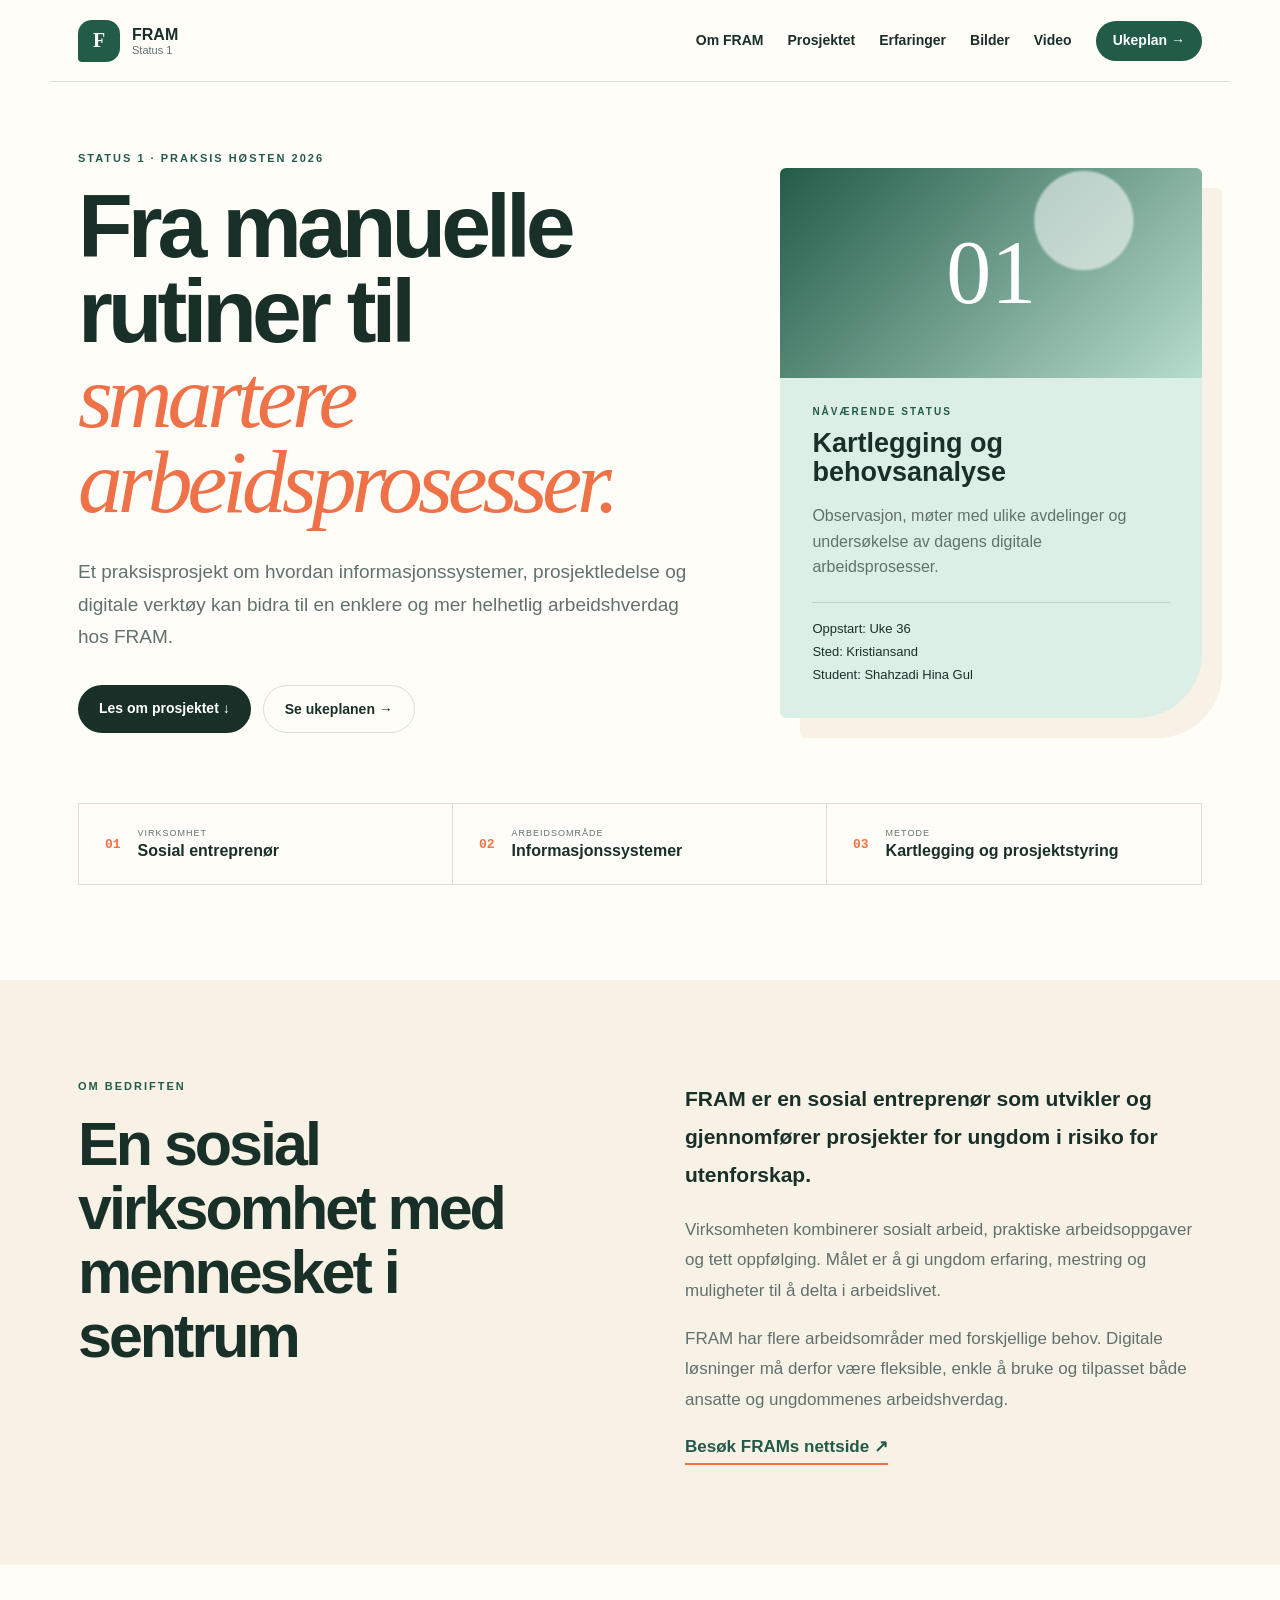
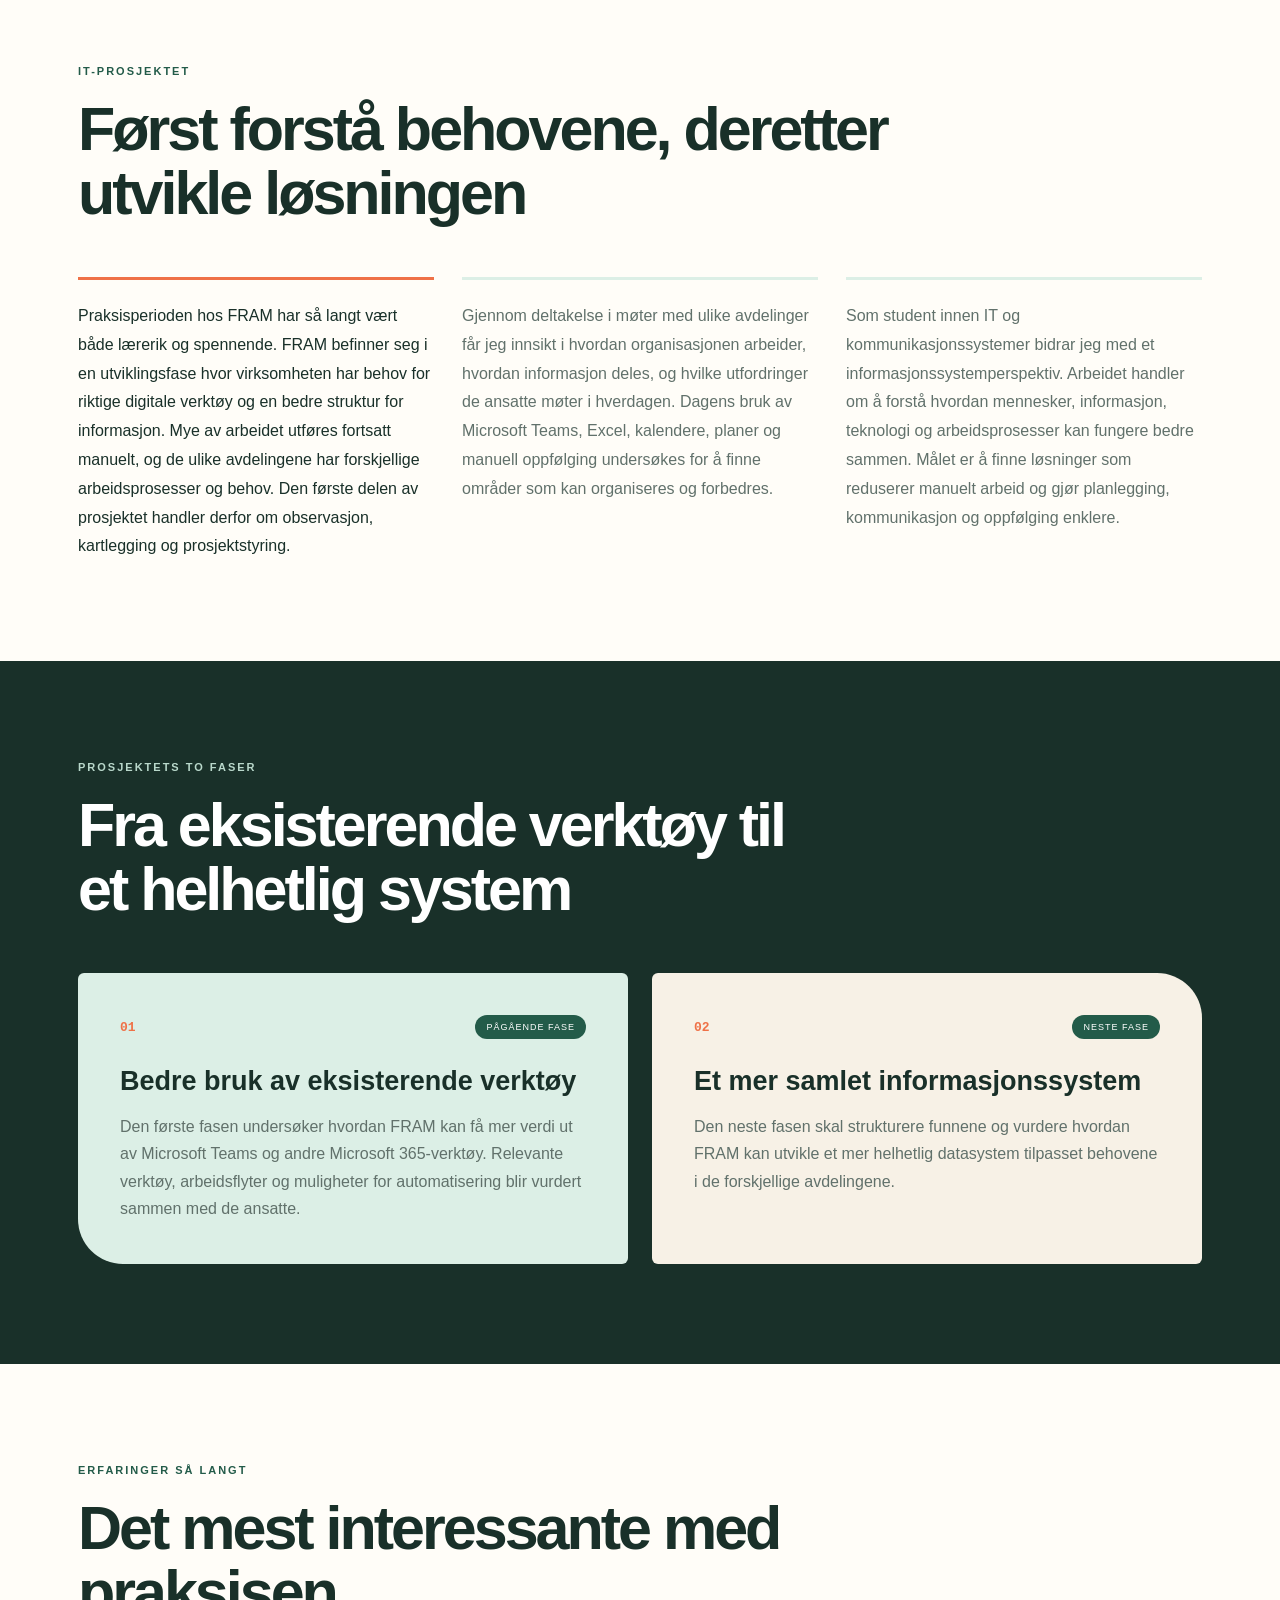
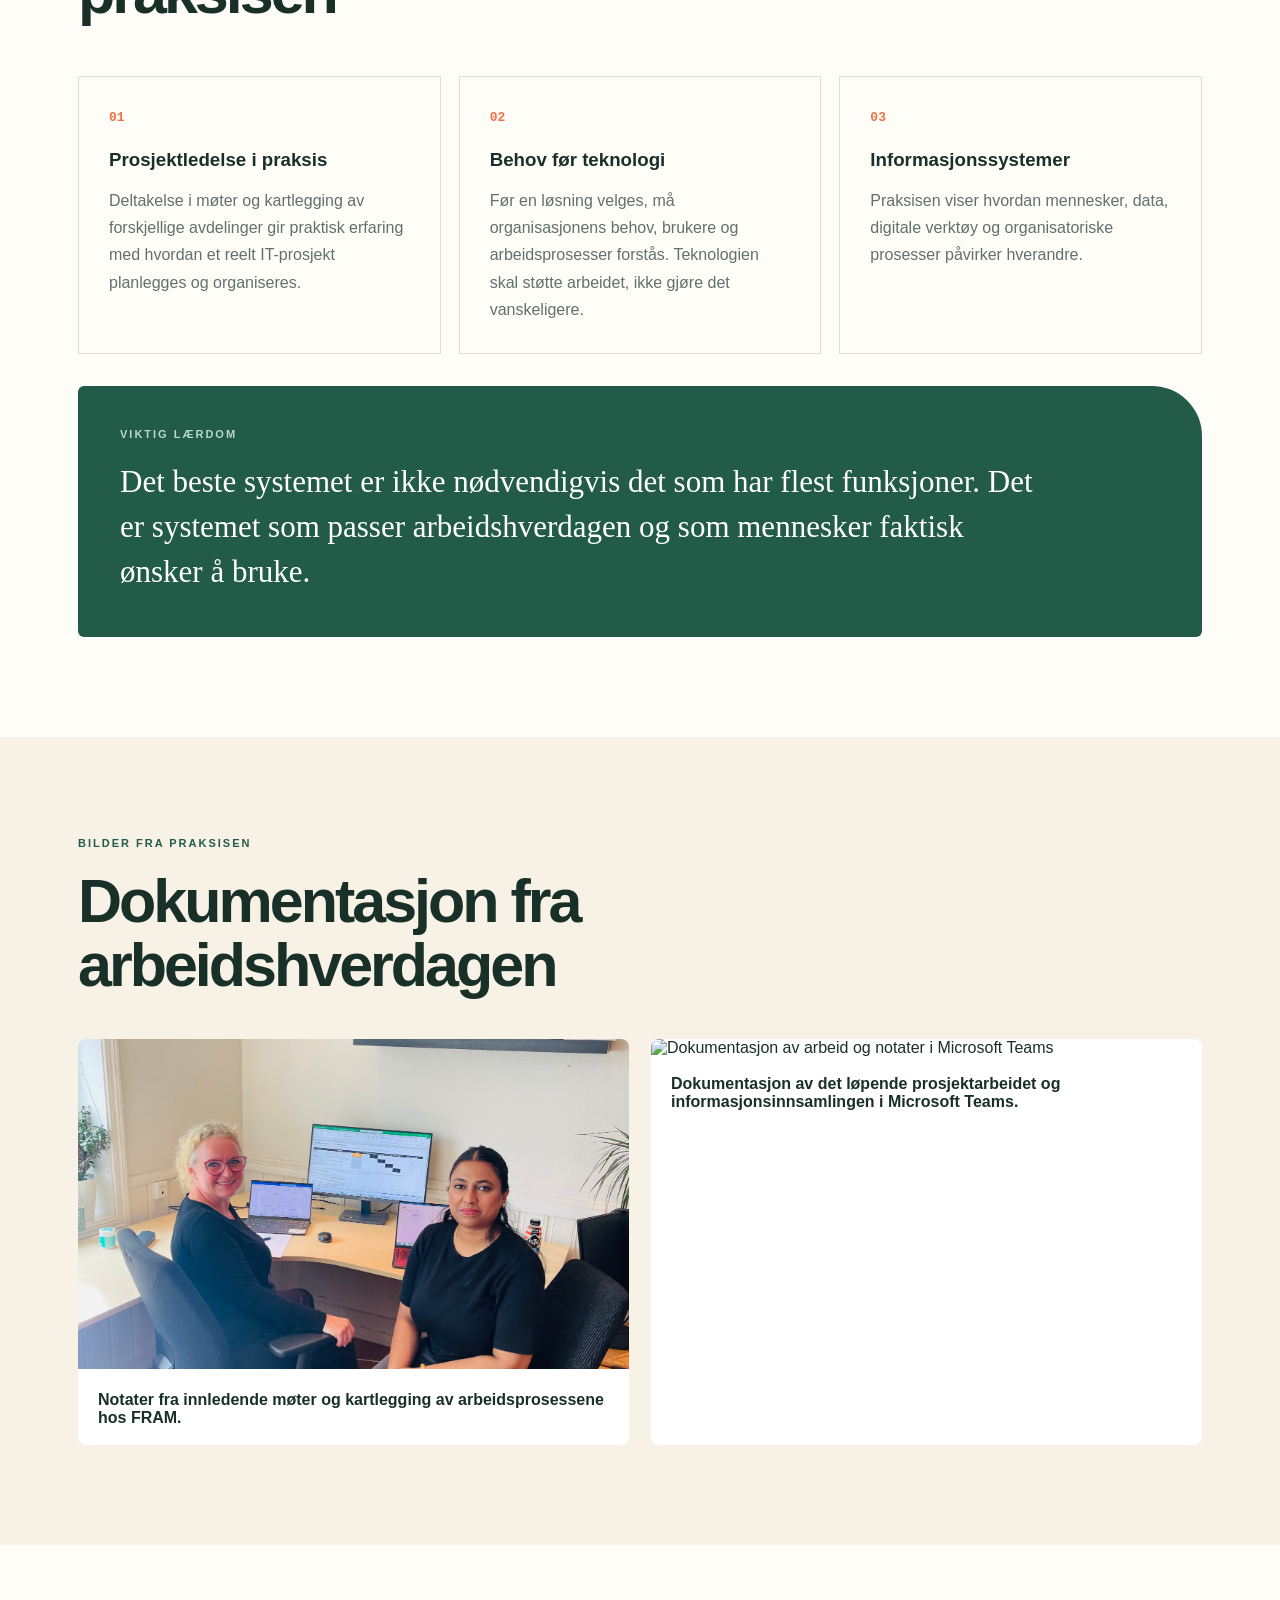
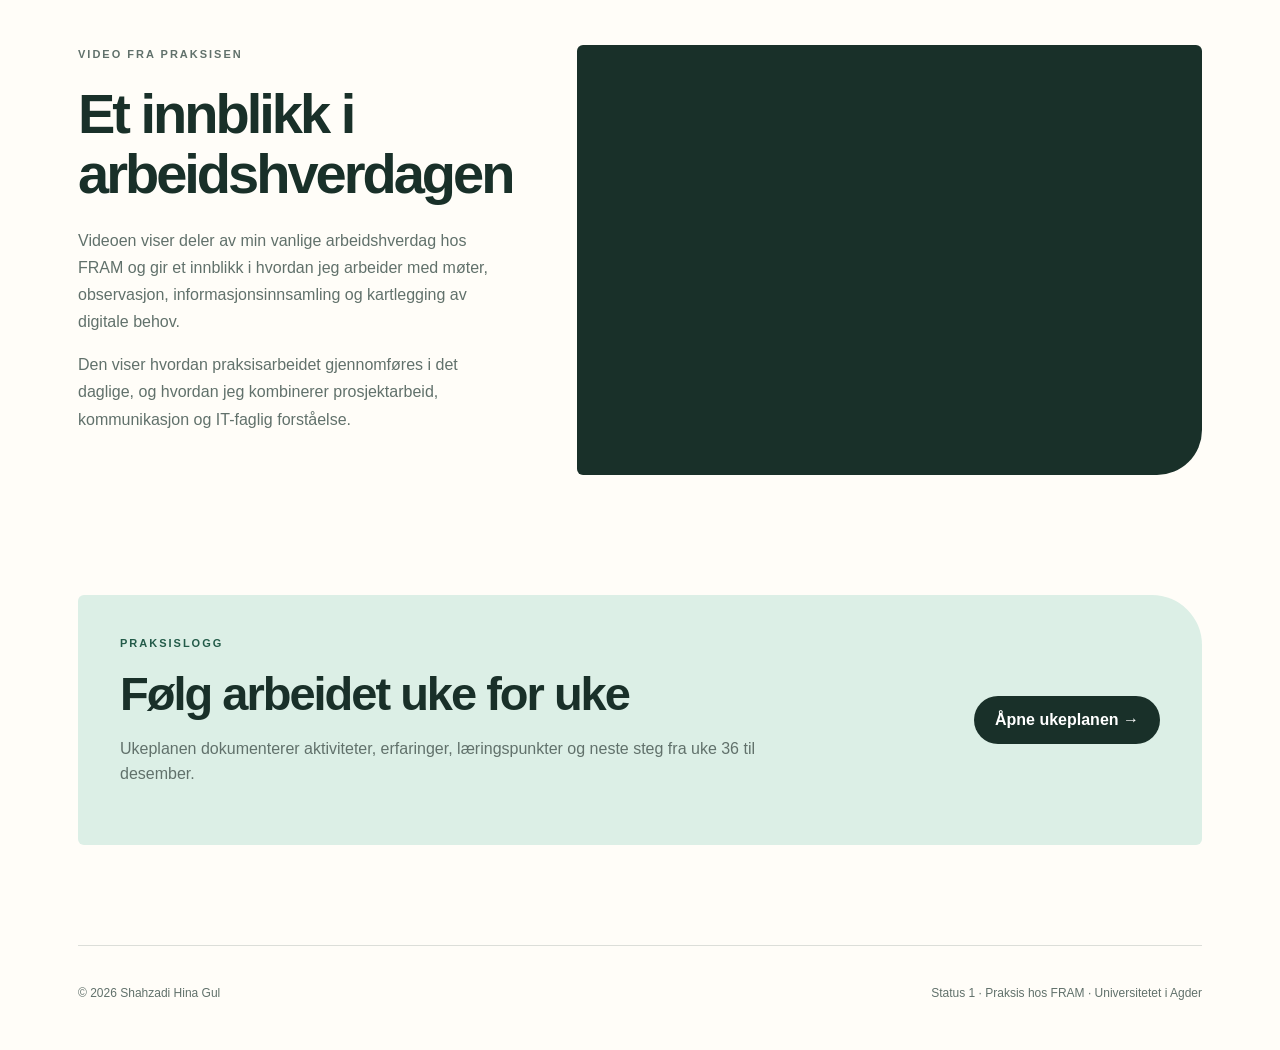
==== index.html @ c1caf3f0 "Created Status 1 website and weekly plan" ====
<!DOCTYPE html>
<html lang="no">
<head>
    <meta charset="UTF-8">

    <meta
        name="viewport"
        content="width=device-width, initial-scale=1.0"
    >

    <meta
        name="description"
        content="Status 1 fra praksisperioden hos FRAM."
    >

    <title>Status 1 | Praksis hos FRAM</title>

    <link rel="stylesheet" href="./style.css">
</head>

<body>

<header class="site-header">
    <a href="index.html" class="brand">
        <span class="brand-mark">F</span>

        <span class="brand-text">
            <strong>FRAM</strong>
            <small>Status 1</small>
        </span>
    </a>

    <nav class="navigation" aria-label="Hovedmeny">
        <a href="#om-fram">Om FRAM</a>
        <a href="#prosjektet">Prosjektet</a>
        <a href="#erfaringer">Erfaringer</a>
        <a href="#bilder">Bilder</a>
        <a href="#video">Video</a>

        <a href="weekly-plan.html" class="plan-link">
            Ukeplan →
        </a>
    </nav>
</header>

<main>

    <!-- Front page -->
    <section class="hero">

        <div class="hero-content">
            <p class="label">
                STATUS 1 · PRAKSIS HØSTEN 2026
            </p>

            <h1>
                Fra manuelle rutiner til
                <span>smartere arbeidsprosesser.</span>
            </h1>

            <p class="hero-text">
                Et praksisprosjekt om hvordan informasjonssystemer,
                prosjektledelse og digitale verktøy kan bidra til en
                enklere og mer helhetlig arbeidshverdag hos FRAM.
            </p>

            <div class="hero-actions">
                <a href="#prosjektet" class="button dark-button">
                    Les om prosjektet ↓
                </a>

                <a
                    href="weekly-plan.html"
                    class="button light-button"
                >
                    Se ukeplanen →
                </a>
            </div>
        </div>

        <aside class="status-card">

            <div class="status-decoration">
                <span>01</span>
            </div>

            <div class="status-content">
                <p class="status-label">
                    NÅVÆRENDE STATUS
                </p>

                <h2>
                    Kartlegging og behovsanalyse
                </h2>

                <p>
                    Observasjon, møter med ulike avdelinger og
                    undersøkelse av dagens digitale arbeidsprosesser.
                </p>

                <div class="status-details">
                    <span>Oppstart: Uke 36</span>
                    <span>Sted: Kristiansand</span>
                    <span>Student: Shahzadi Hina Gul</span>
                </div>
            </div>

        </aside>

    </section>

    <!-- Key facts -->
    <section class="facts" aria-label="Nøkkelinformasjon">

        <article>
            <span>01</span>

            <div>
                <small>VIRKSOMHET</small>
                <strong>Sosial entreprenør</strong>
            </div>
        </article>

        <article>
            <span>02</span>

            <div>
                <small>ARBEIDSOMRÅDE</small>
                <strong>Informasjonssystemer</strong>
            </div>
        </article>

        <article>
            <span>03</span>

            <div>
                <small>METODE</small>
                <strong>Kartlegging og prosjektstyring</strong>
            </div>
        </article>

    </section>

    <!-- About FRAM -->
    <section
        class="split-section about-section"
        id="om-fram"
    >

        <div class="section-heading">
            <p class="label">OM BEDRIFTEN</p>

            <h2>
                En sosial virksomhet med mennesket i sentrum
            </h2>
        </div>

        <div class="section-text">
            <p class="lead">
                FRAM er en sosial entreprenør som utvikler og
                gjennomfører prosjekter for ungdom i risiko for
                utenforskap.
            </p>

            <p>
                Virksomheten kombinerer sosialt arbeid, praktiske
                arbeidsoppgaver og tett oppfølging. Målet er å gi
                ungdom erfaring, mestring og muligheter til å delta i
                arbeidslivet.
            </p>

            <p>
                FRAM har flere arbeidsområder med forskjellige behov.
                Digitale løsninger må derfor være fleksible, enkle å
                bruke og tilpasset både ansatte og ungdommenes
                arbeidshverdag.
            </p>

            <a
                href="https://www.framkrs.no/"
                target="_blank"
                rel="noopener noreferrer"
                class="text-link"
            >
                Besøk FRAMs nettside ↗
            </a>
        </div>

    </section>

    <!-- IT project -->
    <section class="project-section" id="prosjektet">

        <div class="section-heading project-heading">
            <p class="label">IT-PROSJEKTET</p>

            <h2>
                Først forstå behovene, deretter utvikle løsningen
            </h2>
        </div>

        <div class="project-paragraphs">

            <p>
                Praksisperioden hos FRAM har så langt vært både lærerik
                og spennende. FRAM befinner seg i en utviklingsfase
                hvor virksomheten har behov for riktige digitale
                verktøy og en bedre struktur for informasjon. Mye av
                arbeidet utføres fortsatt manuelt, og de ulike
                avdelingene har forskjellige arbeidsprosesser og behov.
                Den første delen av prosjektet handler derfor om
                observasjon, kartlegging og prosjektstyring.
            </p>

            <p>
                Gjennom deltakelse i møter med ulike avdelinger får jeg
                innsikt i hvordan organisasjonen arbeider, hvordan
                informasjon deles, og hvilke utfordringer de ansatte
                møter i hverdagen. Dagens bruk av Microsoft Teams,
                Excel, kalendere, planer og manuell oppfølging
                undersøkes for å finne områder som kan organiseres og
                forbedres.
            </p>

            <p>
                Som student innen IT og kommunikasjonssystemer bidrar
                jeg med et informasjonssystemperspektiv. Arbeidet
                handler om å forstå hvordan mennesker, informasjon,
                teknologi og arbeidsprosesser kan fungere bedre sammen.
                Målet er å finne løsninger som reduserer manuelt arbeid
                og gjør planlegging, kommunikasjon og oppfølging
                enklere.
            </p>

        </div>

    </section>

    <!-- Project phases -->
    <section class="phases-section">

        <div class="section-heading phase-heading">
            <p class="label light-label">
                PROSJEKTETS TO FASER
            </p>

            <h2>
                Fra eksisterende verktøy til et helhetlig system
            </h2>
        </div>

        <div class="phase-grid">

            <article class="phase-card current-phase">
                <div class="phase-top">
                    <span>01</span>
                    <small>PÅGÅENDE FASE</small>
                </div>

                <h3>
                    Bedre bruk av eksisterende verktøy
                </h3>

                <p>
                    Den første fasen undersøker hvordan FRAM kan få mer
                    verdi ut av Microsoft Teams og andre Microsoft
                    365-verktøy. Relevante verktøy, arbeidsflyter og
                    muligheter for automatisering blir vurdert sammen
                    med de ansatte.
                </p>
            </article>

            <article class="phase-card next-phase">
                <div class="phase-top">
                    <span>02</span>
                    <small>NESTE FASE</small>
                </div>

                <h3>
                    Et mer samlet informasjonssystem
                </h3>

                <p>
                    Den neste fasen skal strukturere funnene og vurdere
                    hvordan FRAM kan utvikle et mer helhetlig
                    datasystem tilpasset behovene i de forskjellige
                    avdelingene.
                </p>
            </article>

        </div>

    </section>

    <!-- Experiences -->
    <section class="experience-section" id="erfaringer">

        <div class="section-heading experience-heading">
            <p class="label">ERFARINGER SÅ LANGT</p>

            <h2>
                Det mest interessante med praksisen
            </h2>
        </div>

        <div class="experience-grid">

            <article>
                <span class="experience-number">01</span>

                <h3>Prosjektledelse i praksis</h3>

                <p>
                    Deltakelse i møter og kartlegging av forskjellige
                    avdelinger gir praktisk erfaring med hvordan et
                    reelt IT-prosjekt planlegges og organiseres.
                </p>
            </article>

            <article>
                <span class="experience-number">02</span>

                <h3>Behov før teknologi</h3>

                <p>
                    Før en løsning velges, må organisasjonens behov,
                    brukere og arbeidsprosesser forstås. Teknologien
                    skal støtte arbeidet, ikke gjøre det vanskeligere.
                </p>
            </article>

            <article>
                <span class="experience-number">03</span>

                <h3>Informasjonssystemer</h3>

                <p>
                    Praksisen viser hvordan mennesker, data, digitale
                    verktøy og organisatoriske prosesser påvirker
                    hverandre.
                </p>
            </article>

        </div>

        <div class="reflection">
            <p class="label light-label">
                VIKTIG LÆRDOM
            </p>

            <blockquote>
                Det beste systemet er ikke nødvendigvis det som har
                flest funksjoner. Det er systemet som passer
                arbeidshverdagen og som mennesker faktisk ønsker å
                bruke.
            </blockquote>
        </div>

    </section>

    <!-- Photographs -->
    <section class="media-section" id="bilder">

        <div class="section-heading media-heading">
            <p class="label">BILDER FRA PRAKSISEN</p>

            <h2>
                Dokumentasjon fra arbeidshverdagen
            </h2>
        </div>

        <div class="photo-grid">

            <figure>
                <img
                    src="./images/fram-1-converted.jpg"
                    alt="Notater fra det innledende møtet og kartleggingen hos FRAM"
                >

                <figcaption>
                    Notater fra innledende møter og kartlegging av
                    arbeidsprosessene hos FRAM.
                </figcaption>
            </figure>

            <figure>
                <img
                    src="./images/fram-2.jpg"
                    alt="Dokumentasjon av arbeid og notater i Microsoft Teams"
                >

                <figcaption>
                    Dokumentasjon av det løpende prosjektarbeidet og
                    informasjonsinnsamlingen i Microsoft Teams.
                </figcaption>
            </figure>

        </div>

    </section>

    <!-- YouTube video -->
    <section class="video-section" id="video">

        <div class="video-information">
            <p class="label">VIDEO FRA PRAKSISEN</p>

            <h2>
                Et innblikk i arbeidshverdagen
            </h2>

            <p>
                Videoen viser deler av min vanlige arbeidshverdag hos
                FRAM og gir et innblikk i hvordan jeg arbeider med
                møter, observasjon, informasjonsinnsamling og
                kartlegging av digitale behov.
            </p>

            <p>
                Den viser hvordan praksisarbeidet gjennomføres i det
                daglige, og hvordan jeg kombinerer prosjektarbeid,
                kommunikasjon og IT-faglig forståelse.
            </p>
        </div>

        <div class="video-placeholder">
            <iframe
                src="https://www.youtube.com/embed/lbPqTGdRKX4"
                title="Min arbeidshverdag i praksis hos FRAM"
                allow="accelerometer; autoplay; clipboard-write; encrypted-media; gyroscope; picture-in-picture; web-share"
                referrerpolicy="strict-origin-when-cross-origin"
                allowfullscreen>
            </iframe>
        </div>

    </section>

    <!-- Weekly plan link -->
    <section class="weekly-banner">

        <div>
            <p class="label">PRAKSISLOGG</p>

            <h2>
                Følg arbeidet uke for uke
            </h2>

            <p>
                Ukeplanen dokumenterer aktiviteter, erfaringer,
                læringspunkter og neste steg fra uke 36 til desember.
            </p>
        </div>

        <a href="weekly-plan.html" class="weekly-button">
            Åpne ukeplanen →
        </a>

    </section>

</main>

<footer class="footer">
    <p>© 2026 Shahzadi Hina Gul</p>

    <p>
        Status 1 · Praksis hos FRAM · Universitetet i Agder
    </p>
</footer>

</body>
</html>
---- style.css ----
/*
  STYLE MAP
  1. General colours and page defaults
  2. Header and navigation: .site-header, .brand, .navigation
  3. Front page introduction: .hero, .status-card
  4. Company and project content: .split-section, .project-section
  5. Project phases and experiences: .phases-section, .experience-section
  6. Photographs: .media-section, .photo-grid
  7. Video: .video-section, .video-placeholder
  8. Weekly-plan link: .weekly-banner, .weekly-button
  9. Weekly-plan page: .weekly-hero, .month-section, .week-card
  10. Mobile and tablet layout: @media rules at the bottom
*/

/* 1. GENERAL COLOURS AND PAGE DEFAULTS */
:root {
    --ink: #193029;
    --green: #235b49;
    --soft-green: #dcefe6;
    --light-green: #f1f8f4;
    --orange: #ef7147;
    --yellow: #f2c866;
    --cream: #f7f1e6;
    --paper: #fffdf8;
    --grey: #61716b;
    --line: rgba(25, 48, 41, 0.15);
}

* {
    box-sizing: border-box;
}

html {
    scroll-behavior: smooth;
}

body {
    margin: 0;
    color: var(--ink);
    background-color: var(--paper);
    font-family: Arial, Helvetica, sans-serif;
}

h1,
h2,
h3 {
    margin-top: 0;
    color: var(--ink);
    font-weight: 750;
}

h2 {
    line-height: 1.08;
}

a {
    color: inherit;
    text-decoration: none;
}

.site-header {
    display: flex;
    align-items: center;
    justify-content: space-between;
    max-width: 1180px;
    min-height: 82px;
    margin: 0 auto;
    padding: 14px 28px;
    border-bottom: 1px solid var(--line);
}

.brand {
    display: flex;
    align-items: center;
    gap: 12px;
}

.brand-mark {
    display: grid;
    place-items: center;
    width: 42px;
    height: 42px;
    color: white;
    background-color: var(--green);
    border-radius: 14px 14px 14px 4px;
    font-family: Georgia, serif;
    font-size: 20px;
    font-weight: bold;
}

.brand-text {
    display: flex;
    flex-direction: column;
}

.brand-text small {
    color: var(--grey);
    font-size: 11px;
}

.navigation {
    display: flex;
    align-items: center;
    gap: 24px;
}

.navigation a {
    padding: 9px 0;
    font-size: 14px;
    font-weight: bold;
    border-bottom: 2px solid transparent;
}

.navigation a:hover {
    border-color: var(--orange);
}

.navigation .plan-link {
    padding: 11px 17px;
    color: white;
    background-color: var(--green);
    border-radius: 25px;
}

.label {
    margin: 0 0 20px;
    color: var(--green);
    font-size: 11px;
    font-weight: bold;
    letter-spacing: 2px;
}

.light-label {
    color: #b9d8cb;
}

.section-heading h2 {
    margin: 0;
    color: var(--ink);
    font-size: clamp(38px, 5vw, 61px);
    line-height: 1.05;
    letter-spacing: -3px;
}

.button {
    display: inline-block;
    padding: 15px 21px;
    border-radius: 30px;
    font-size: 14px;
    font-weight: bold;
    transition: 0.2s;
}

.button:hover {
    transform: translateY(-3px);
}

.dark-button {
    color: white;
    background-color: var(--ink);
}

.light-button {
    border: 1px solid var(--line);
}

.hero {
    display: grid;
    grid-template-columns: 1.2fr 0.8fr;
    align-items: center;
    gap: 70px;
    max-width: 1180px;
    min-height: 650px;
    margin: 0 auto;
    padding: 70px 28px;
}

.hero h1 {
    max-width: 750px;
    margin: 0;
    font-size: clamp(55px, 7vw, 90px);
    line-height: 0.95;
    letter-spacing: -5px;
}

.hero h1 span {
    display: block;
    color: var(--orange);
    font-family: Georgia, serif;
    font-style: italic;
    font-weight: normal;
}

.hero-text {
    max-width: 680px;
    margin: 32px 0;
    color: var(--grey);
    font-size: 19px;
    line-height: 1.7;
}

.hero-actions {
    display: flex;
    flex-wrap: wrap;
    gap: 12px;
}

.status-card {
    overflow: hidden;
    background-color: var(--soft-green);
    border-radius: 6px 6px 65px 6px;
    box-shadow: 20px 20px 0 var(--cream);
}

.status-decoration {
    display: flex;
    align-items: center;
    justify-content: center;
    min-height: 210px;
    background:
        radial-gradient(
            circle at 72% 25%,
            rgba(255, 255, 255, 0.55) 0 14%,
            transparent 15%
        ),
        linear-gradient(135deg, var(--green), #b8ddcc);
}

.status-decoration span {
    color: white;
    font-family: Georgia, serif;
    font-size: 90px;
}

.status-content {
    padding: 28px 32px 36px;
}

.status-label {
    margin: 0;
    color: var(--green);
    font-size: 10px;
    font-weight: bold;
    letter-spacing: 2px;
}

.status-content h2 {
    margin: 12px 0;
    font-size: 27px;
}

.status-content > p:not(.status-label) {
    color: var(--grey);
    line-height: 1.6;
}

.status-details {
    display: flex;
    flex-direction: column;
    gap: 8px;
    margin-top: 22px;
    padding-top: 18px;
    border-top: 1px solid var(--line);
    font-size: 13px;
}

.facts {
    display: grid;
    grid-template-columns: repeat(3, 1fr);
    max-width: 1124px;
    margin: 0 auto 95px;
    border: 1px solid var(--line);
}

.facts article {
    display: flex;
    align-items: center;
    gap: 17px;
    padding: 24px 26px;
    border-right: 1px solid var(--line);
}

.facts article:last-child {
    border-right: none;
}

.facts article > span {
    color: var(--orange);
    font-family: monospace;
    font-weight: bold;
}

.facts article div {
    display: flex;
    flex-direction: column;
    gap: 4px;
}

.facts small {
    color: var(--grey);
    font-size: 9px;
    letter-spacing: 1px;
}

.split-section {
    display: grid;
    grid-template-columns: 1fr 1fr;
    gap: 90px;
    padding: 100px max(28px, calc((100vw - 1124px) / 2));
}

.about-section {
    background-color: var(--cream);
}

.section-text {
    color: var(--grey);
    font-size: 17px;
    line-height: 1.8;
}

.section-text p {
    margin-top: 0;
}

.section-text .lead {
    color: var(--ink);
    font-size: 21px;
    font-weight: bold;
}

.text-link {
    display: inline-block;
    color: var(--green);
    font-weight: bold;
    border-bottom: 2px solid var(--orange);
}

.project-section,
.experience-section {
    max-width: 1180px;
    margin: 0 auto;
    padding: 100px 28px;
}

.project-heading,
.experience-heading {
    max-width: 840px;
    margin-bottom: 52px;
}

.project-paragraphs {
    display: grid;
    grid-template-columns: repeat(3, 1fr);
    gap: 28px;
}

.project-paragraphs p {
    margin: 0;
    padding-top: 22px;
    color: var(--grey);
    border-top: 3px solid var(--soft-green);
    line-height: 1.8;
}

.project-paragraphs p:first-child {
    color: var(--ink);
    border-color: var(--orange);
}

.phases-section {
    padding: 100px max(28px, calc((100vw - 1124px) / 2));
    color: white;
    background-color: var(--ink);
}

.phase-heading {
    max-width: 760px;
    margin-bottom: 52px;
}

.phases-section .phase-heading h2 {
    color: white;
}

.phase-grid {
    display: grid;
    grid-template-columns: 1fr 1fr;
    gap: 24px;
}

.phase-card {
    padding: 42px;
    color: var(--ink);
    border-radius: 6px;
}

.current-phase {
    background-color: var(--soft-green);
    border-radius: 6px 6px 6px 45px;
}

.next-phase {
    background-color: var(--cream);
    border-radius: 6px 45px 6px 6px;
}

.phase-top {
    display: flex;
    align-items: center;
    justify-content: space-between;
}

.phase-top span {
    color: var(--orange);
    font-family: monospace;
    font-weight: bold;
}

.phase-top small {
    padding: 7px 11px;
    color: white;
    background-color: var(--green);
    border-radius: 20px;
    font-size: 9px;
    letter-spacing: 1px;
}

.phase-card h3 {
    margin: 27px 0 16px;
    font-size: 27px;
}

.phase-card p {
    margin-bottom: 0;
    color: var(--grey);
    line-height: 1.7;
}

.experience-grid {
    display: grid;
    grid-template-columns: repeat(3, 1fr);
    gap: 18px;
}

.experience-grid article {
    padding: 30px;
    border: 1px solid var(--line);
}

.experience-number {
    color: var(--orange);
    font-family: monospace;
    font-weight: bold;
}

.experience-grid h3 {
    margin: 24px 0 12px;
}

.experience-grid p {
    margin-bottom: 0;
    color: var(--grey);
    line-height: 1.7;
}

.reflection {
    margin-top: 32px;
    padding: 42px;
    color: white;
    background-color: var(--green);
    border-radius: 6px 50px 6px 6px;
}

.reflection blockquote {
    max-width: 920px;
    margin: 0;
    font-family: Georgia, serif;
    font-size: clamp(22px, 3vw, 31px);
    line-height: 1.45;
}

.media-section {
    padding: 100px max(28px, calc((100vw - 1124px) / 2));
    background-color: var(--cream);
}

.media-heading {
    max-width: 760px;
    margin-bottom: 42px;
}

.photo-grid {
    display: grid;
    grid-template-columns: 1fr 1fr;
    gap: 22px;
}

.photo-grid figure {
    margin: 0;
    overflow: hidden;
    background-color: white;
    border-radius: 8px;
}

.photo-placeholder,
.photo-grid img {
    width: 100%;
    height: 330px;
    object-fit: cover;
}

.photo-placeholder {
    display: flex;
    flex-direction: column;
    align-items: center;
    justify-content: center;
}

.photo-placeholder span {
    font-size: 42px;
}

.first-photo {
    color: var(--green);
    background-color: var(--soft-green);
}

.second-photo {
    color: #8c5735;
    background-color: var(--yellow);
}

.photo-grid figcaption {
    padding: 18px 20px;
    font-weight: bold;
}

.video-section {
    display: grid;
    grid-template-columns: 0.75fr 1.25fr;
    gap: 65px;
    padding: 100px max(28px, calc((100vw - 1124px) / 2));
}

.video-information h2 {
    margin: 0 0 22px;
    font-size: clamp(38px, 5vw, 56px);
    letter-spacing: -3px;
}

.video-information > p {
    color: var(--grey);
    line-height: 1.7;
}

.video-tip {
    padding: 17px;
    background-color: var(--cream);
    border-left: 4px solid var(--orange);
}

.video-placeholder {
    display: flex;
    flex-direction: column;
    align-items: center;
    justify-content: center;
    min-height: 370px;
    padding: 30px;
    color: white;
    background-color: var(--ink);
    border-radius: 6px 6px 45px 6px;
    text-align: center;
}

.play-icon {
    display: grid;
    place-items: center;
    width: 72px;
    height: 72px;
    padding-left: 4px;
    color: var(--ink);
    background-color: var(--yellow);
    border-radius: 50%;
    font-size: 25px;
}

.video-placeholder iframe {
    width: 100%;
    height: 100%;
    min-height: 370px;
    border: none;
}

.weekly-banner {
    display: flex;
    align-items: center;
    justify-content: space-between;
    gap: 40px;
    max-width: 1124px;
    margin: 20px auto 100px;
    padding: 42px;
    background-color: var(--soft-green);
    border-radius: 6px 50px 6px 6px;
}

.weekly-banner > div {
    max-width: 720px;
}

.weekly-banner h2 {
    margin: 0 0 12px;
    color: var(--ink);
    font-size: clamp(32px, 4vw, 47px);
    letter-spacing: -2px;
}

.weekly-banner p:last-child {
    max-width: 650px;
    color: var(--grey);
    line-height: 1.6;
}

.weekly-button {
    flex-shrink: 0;
    padding: 15px 21px;
    color: white;
    background-color: var(--ink);
    border-radius: 30px;
    font-weight: bold;
}

.weekly-hero {
    max-width: 1124px;
    margin: 0 auto;
    padding: 95px 28px;
}

.weekly-hero h1 {
    margin: 0;
    color: var(--ink);
    font-size: clamp(57px, 8vw, 96px);
    line-height: 0.93;
    letter-spacing: -6px;
}

.weekly-hero h1 span {
    display: block;
    color: var(--orange);
    font-family: Georgia, serif;
    font-style: italic;
    font-weight: normal;
}

.weekly-hero > p:not(.label) {
    max-width: 700px;
    margin: 32px 0;
    color: var(--grey);
    font-size: 18px;
    line-height: 1.7;
}

.month-section {
    padding: 80px max(28px, calc((100vw - 1124px) / 2));
}

.alternate-month {
    background-color: var(--cream);
}

.month-title {
    display: flex;
    align-items: center;
    gap: 24px;
    margin-bottom: 38px;
}

.month-title > span {
    color: var(--orange);
    font-family: Georgia, serif;
    font-size: 58px;
    font-weight: bold;
}

.month-title small {
    color: var(--green);
    letter-spacing: 2px;
}

.month-title h2 {
    margin: 5px 0 0;
    font-size: clamp(30px, 4vw, 46px);
}

.week-grid {
    display: grid;
    grid-template-columns: repeat(2, 1fr);
    gap: 18px;
}

.week-card {
    padding: 28px;
    background-color: white;
    border: 1px solid var(--line);
    border-radius: 8px;
}

.highlighted-week {
    background-color: var(--light-green);
    border: 2px solid var(--green);
}

.week-header {
    display: flex;
    align-items: center;
    justify-content: space-between;
    gap: 14px;
}

.week-header strong {
    padding: 7px 11px;
    color: white;
    background-color: var(--green);
    border-radius: 20px;
    font-size: 10px;
}

.week-header small {
    color: var(--grey);
    font-size: 9px;
}

.week-card h3 {
    margin: 23px 0 16px;
    font-size: 22px;
}

.week-card h4 {
    margin: 18px 0 6px;
    color: var(--green);
    font-size: 11px;
    letter-spacing: 1px;
}

.week-card p {
    color: var(--grey);
    line-height: 1.7;
}

.editable-text {
    padding: 17px;
    background-color: var(--cream);
    border-left: 3px solid var(--yellow);
}

.week-reflection {
    margin-top: 22px;
    padding: 18px;
    background-color: var(--cream);
    border-left: 4px solid var(--orange);
    border-radius: 4px;
}

.week-reflection h4 {
    margin: 0 0 8px;
    color: var(--green);
    font-size: 11px;
    letter-spacing: 1px;
    text-transform: uppercase;
}

.week-reflection p {
    margin: 0;
}

.footer {
    display: flex;
    justify-content: space-between;
    max-width: 1124px;
    margin: 0 auto;
    padding: 28px 0 38px;
    color: var(--grey);
    border-top: 1px solid var(--line);
    font-size: 12px;
}

@media (max-width: 850px) {
    .navigation {
        display: none;
    }

    .hero,
    .split-section,
    .video-section {
        grid-template-columns: 1fr;
    }

    .hero {
        min-height: auto;
    }

    .status-card {
        max-width: 520px;
    }

    .facts {
        grid-template-columns: 1fr;
        margin-right: 28px;
        margin-left: 28px;
    }

    .facts article {
        border-right: none;
        border-bottom: 1px solid var(--line);
    }

    .project-paragraphs,
    .phase-grid,
    .experience-grid,
    .photo-grid,
    .week-grid {
        grid-template-columns: 1fr;
    }

    .weekly-banner {
        align-items: flex-start;
        flex-direction: column;
        margin-right: 28px;
        margin-left: 28px;
    }

    .footer {
        flex-direction: column;
        gap: 4px;
        margin-right: 28px;
        margin-left: 28px;
    }
}

@media (max-width: 550px) {
    .site-header {
        padding: 14px 20px;
    }

    .hero,
    .project-section,
    .experience-section,
    .weekly-hero {
        padding-right: 20px;
        padding-left: 20px;
    }

    .split-section,
    .phases-section,
    .media-section,
    .video-section,
    .month-section {
        padding-right: 20px;
        padding-left: 20px;
    }

    .hero h1,
    .weekly-hero h1 {
        font-size: 50px;
        letter-spacing: -3px;
    }

    .hero-actions {
        align-items: flex-start;
        flex-direction: column;
    }

    .phase-card,
    .reflection {
        padding: 30px 24px;
    }

    .photo-placeholder,
    .photo-grid img {
        height: 250px;
    }

    .week-header {
        align-items: flex-start;
        flex-direction: column;
    }

    .weekly-banner {
        margin-right: 20px;
        margin-left: 20px;
        padding: 30px 24px;
    }
}
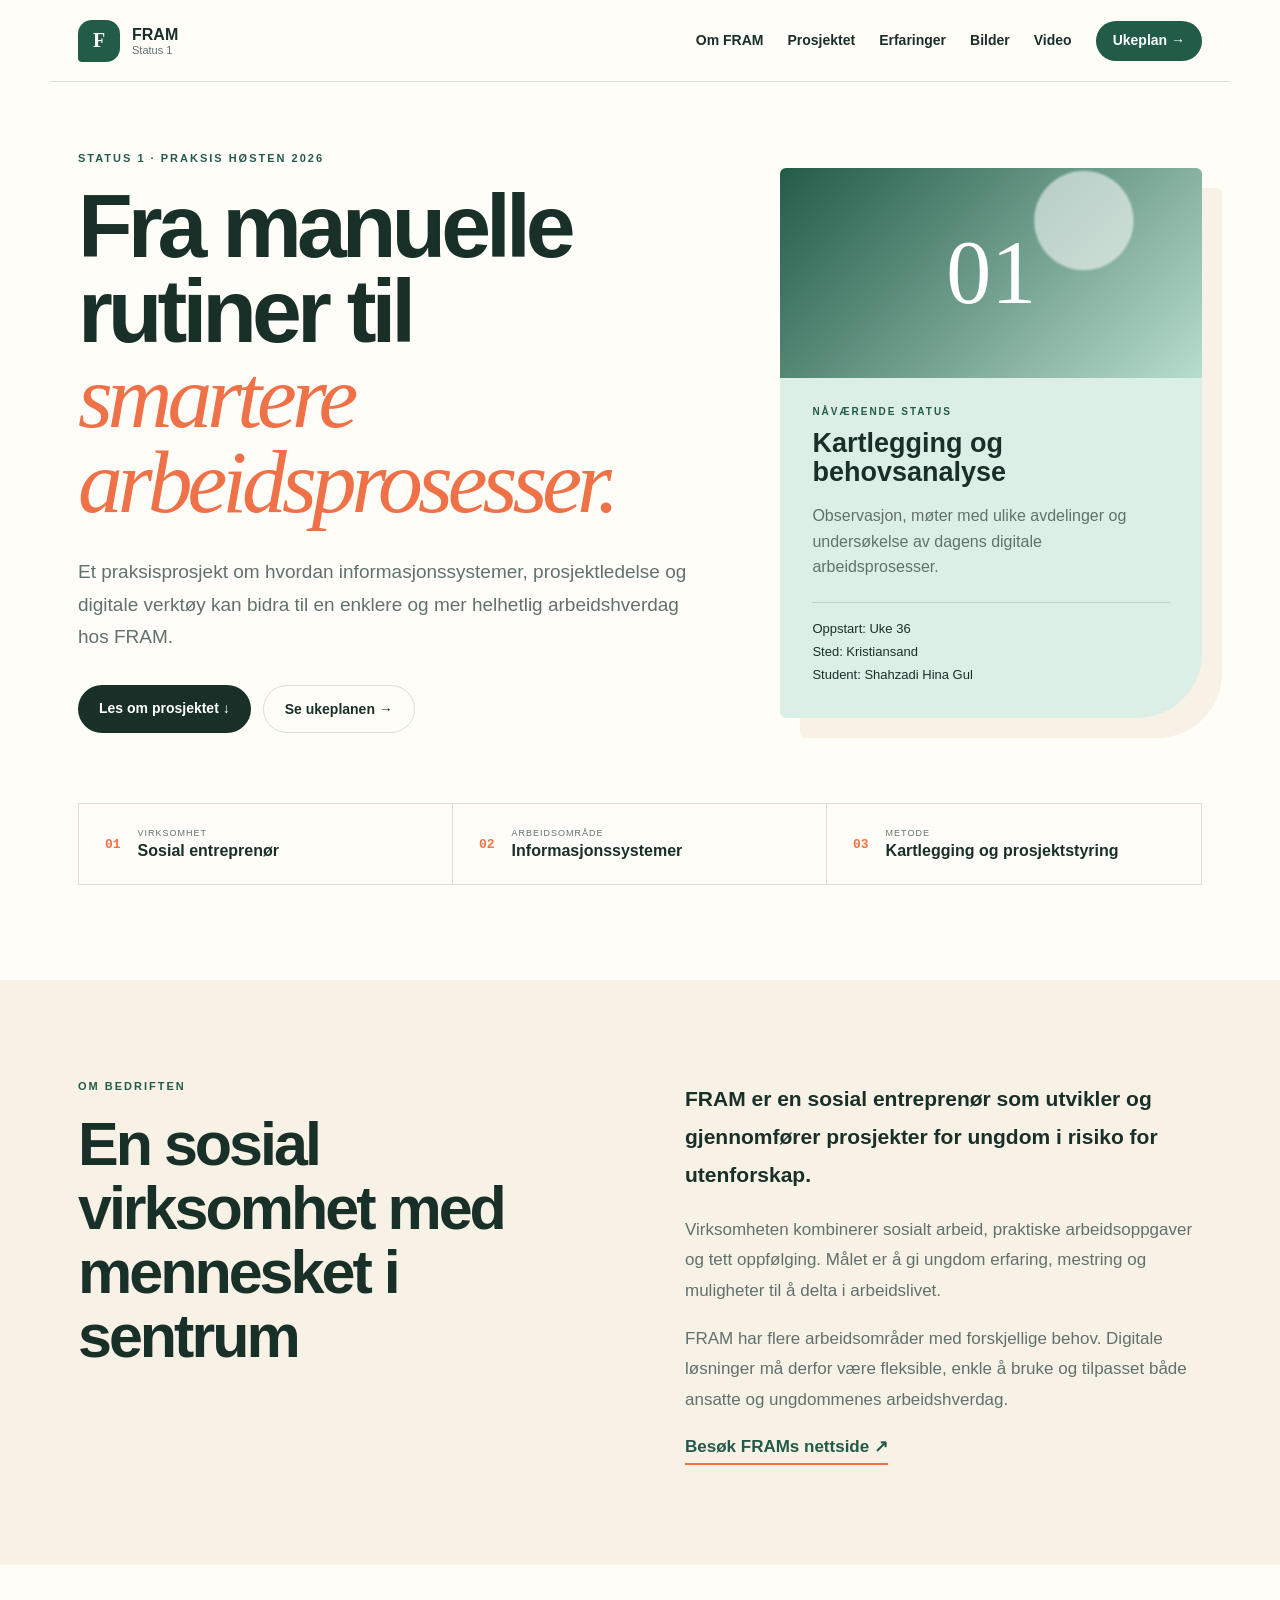
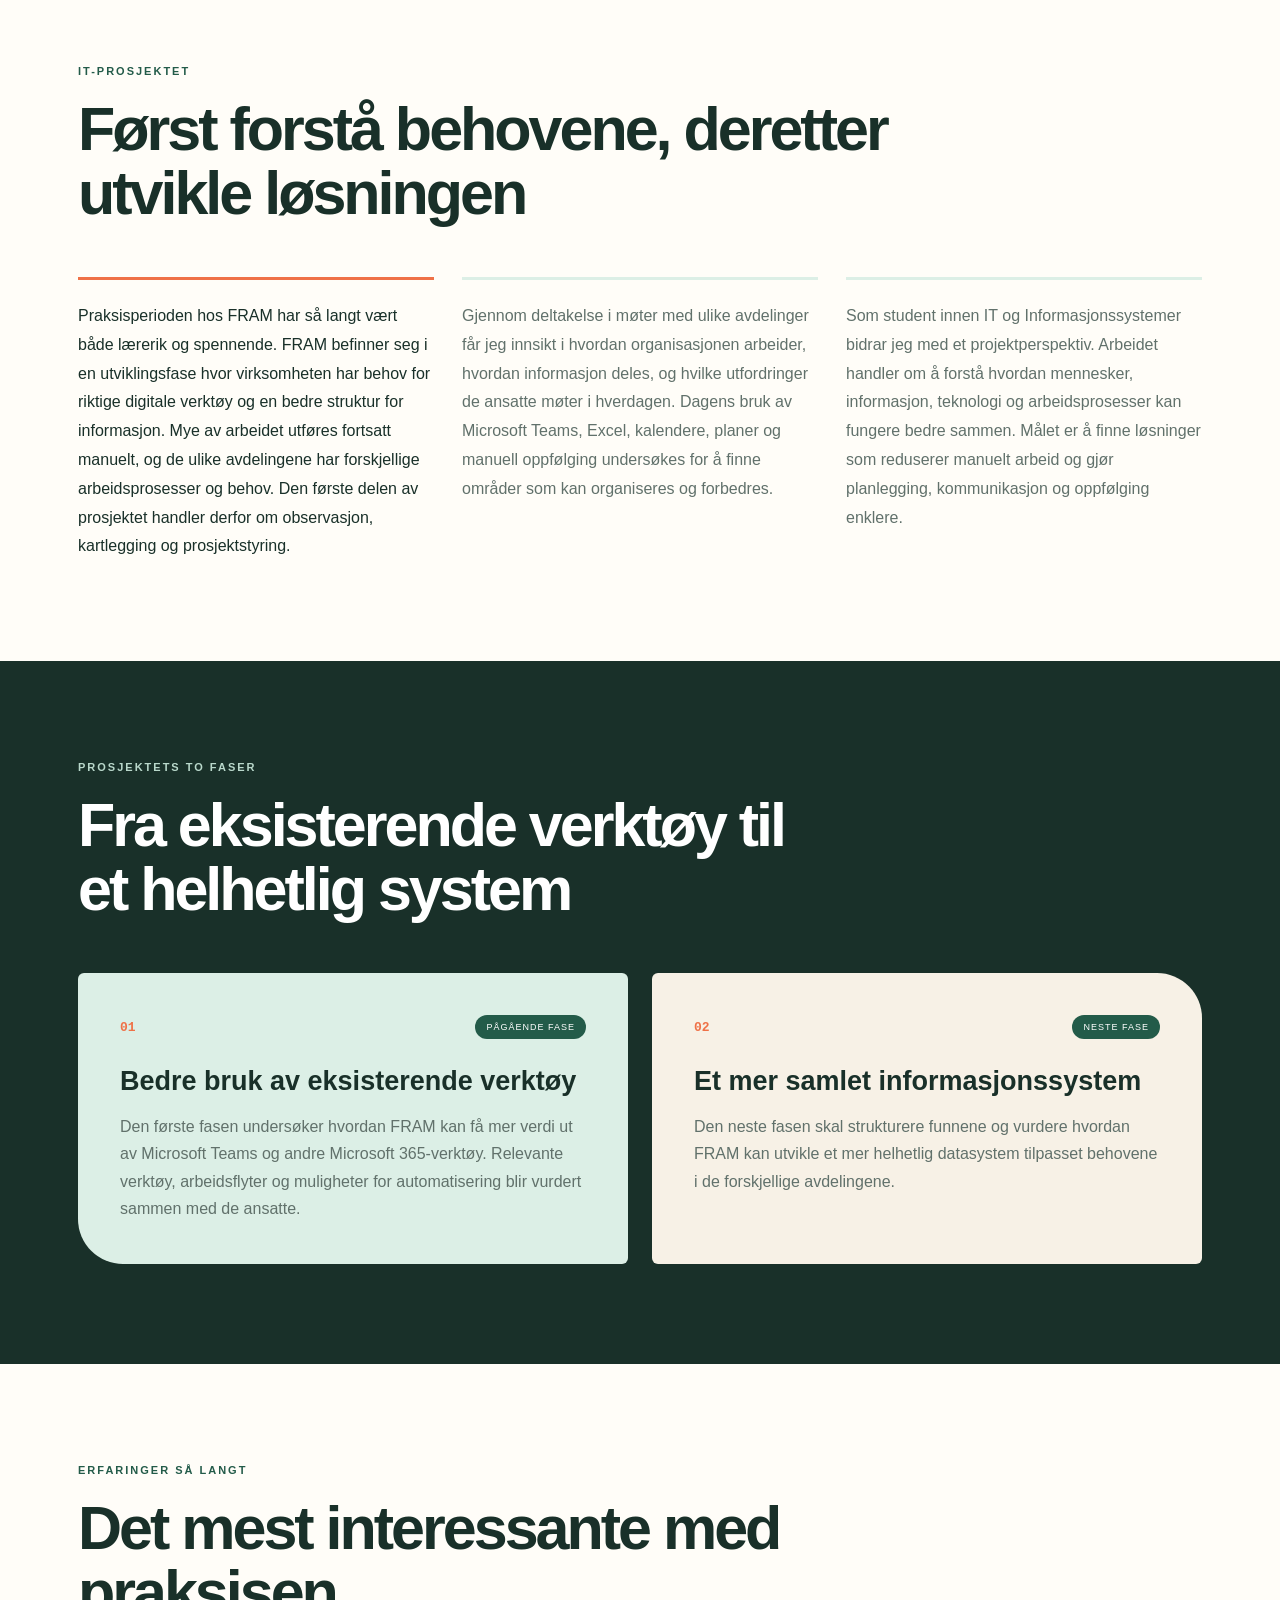
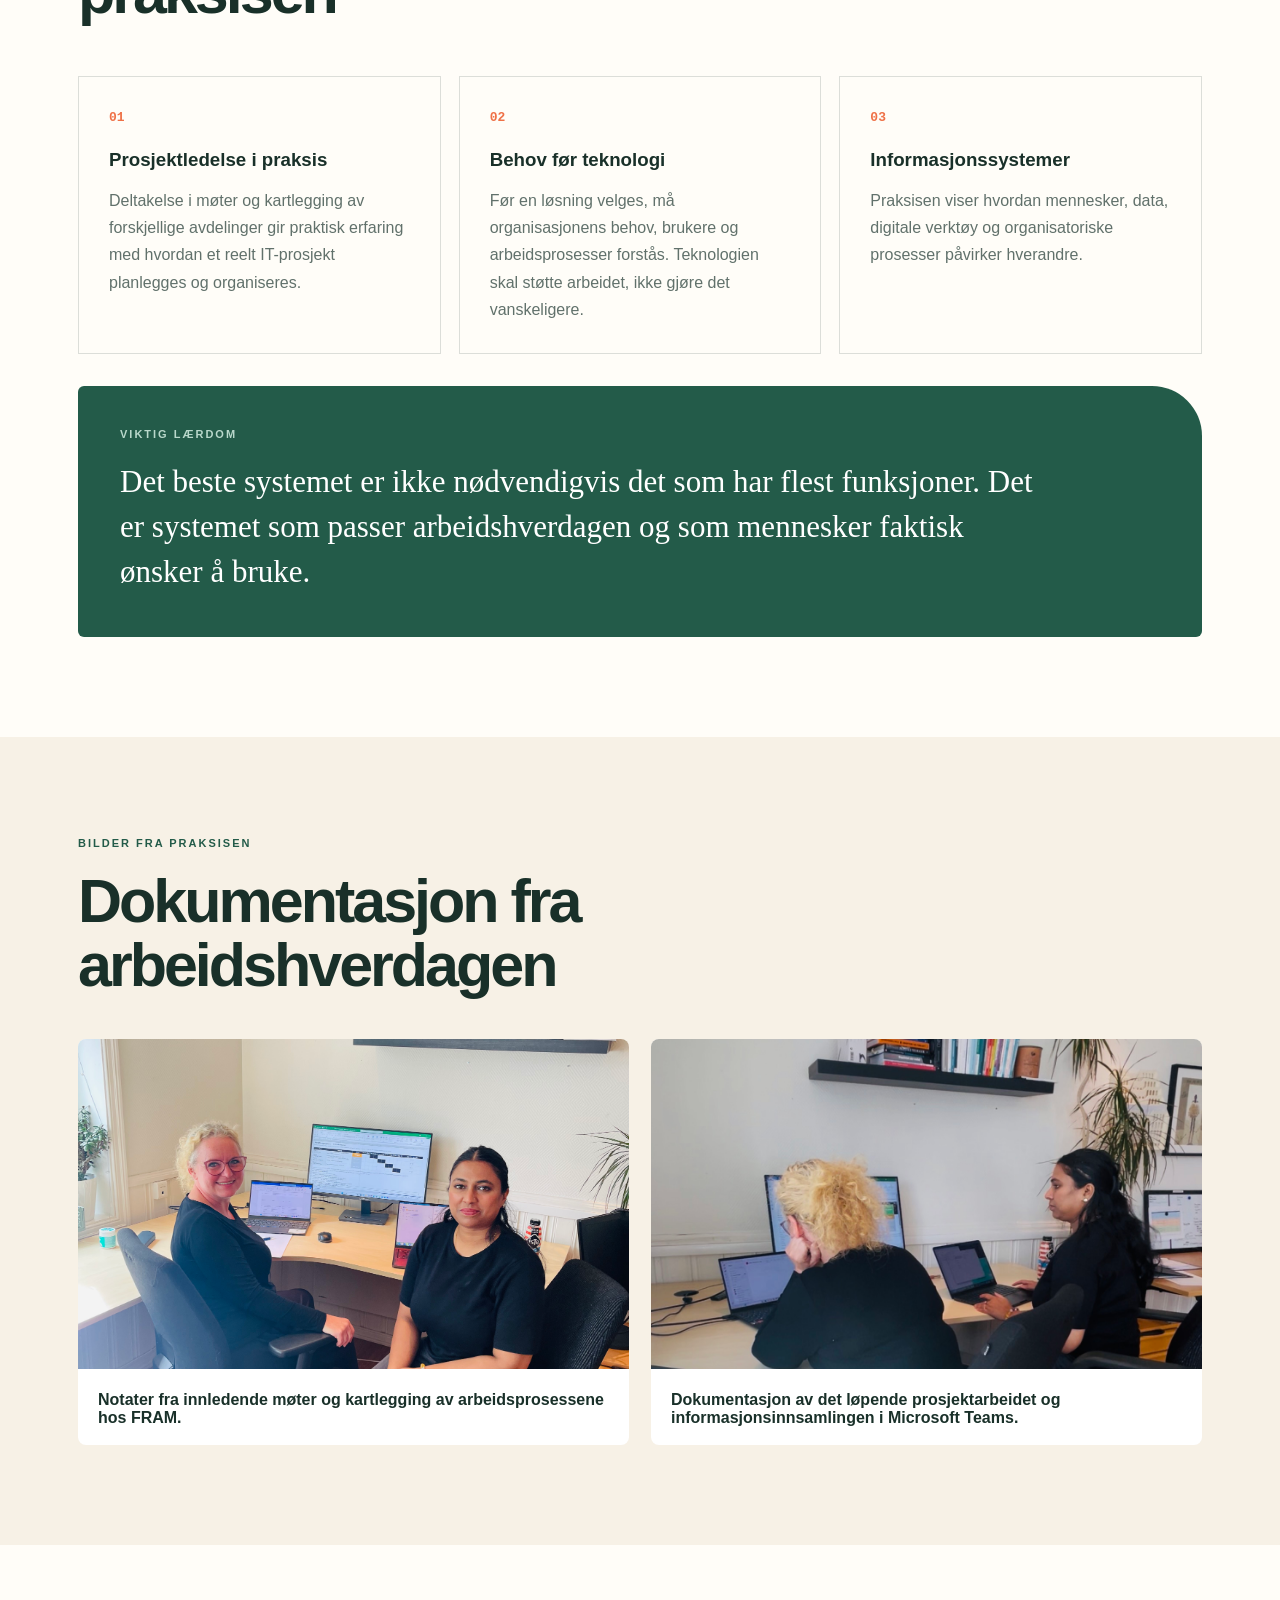
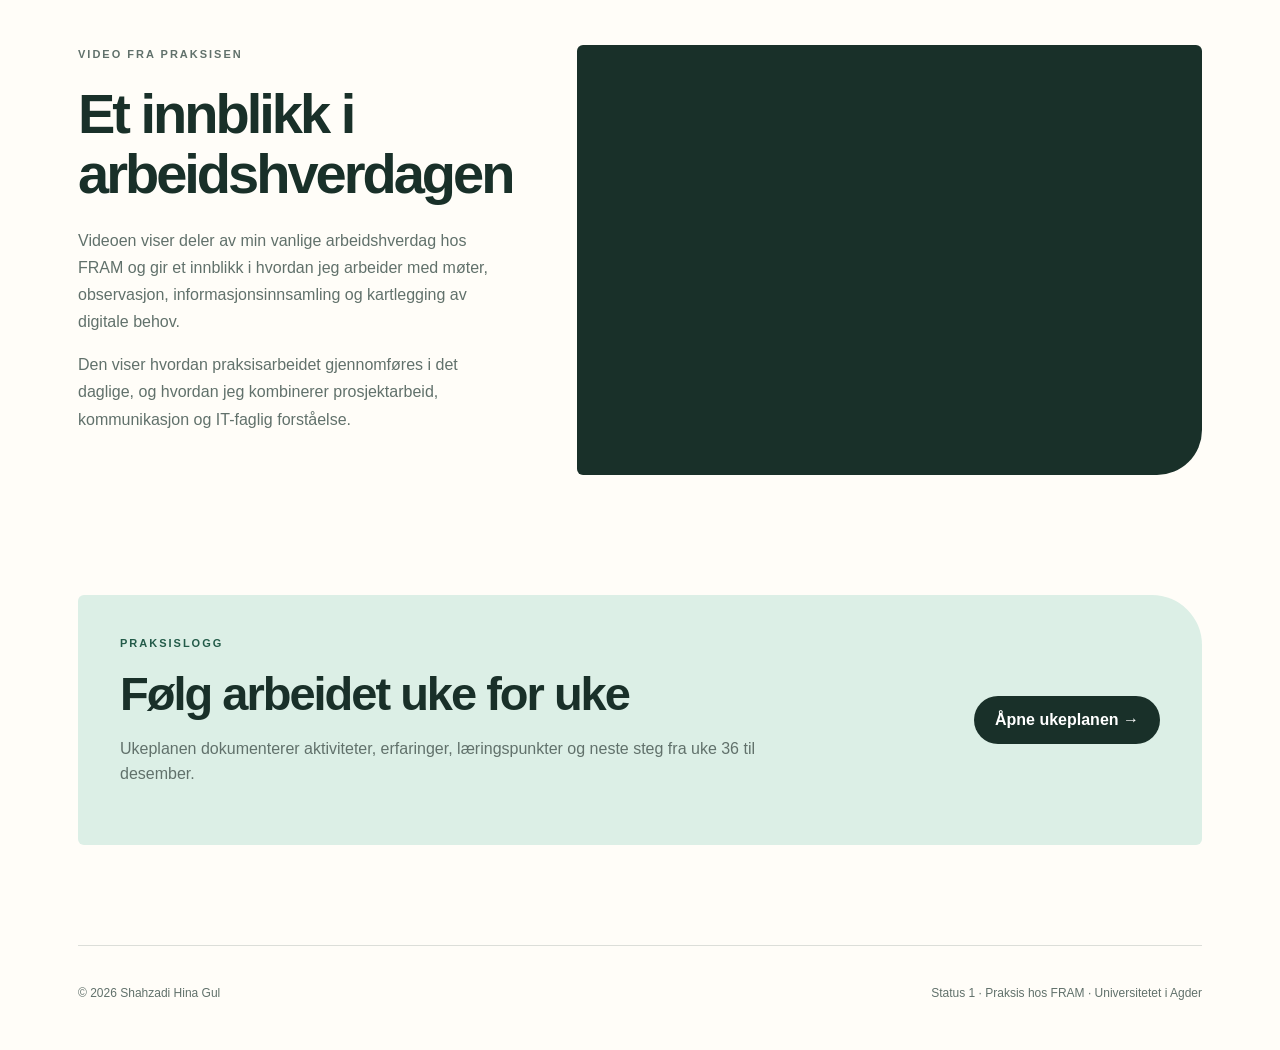
==== commit 5131ef18: "rettet tekst" ====
--- a/index.html
+++ b/index.html
@@ -223,8 +223,8 @@
             </p>
 
             <p>
-                Som student innen IT og kommunikasjonssystemer bidrar
-                jeg med et informasjonssystemperspektiv. Arbeidet
+                Som student innen IT og Informasjonssystemer bidrar
+                jeg med et projektperspektiv. Arbeidet
                 handler om å forstå hvordan mennesker, informasjon,
                 teknologi og arbeidsprosesser kan fungere bedre sammen.
                 Målet er å finne løsninger som reduserer manuelt arbeid
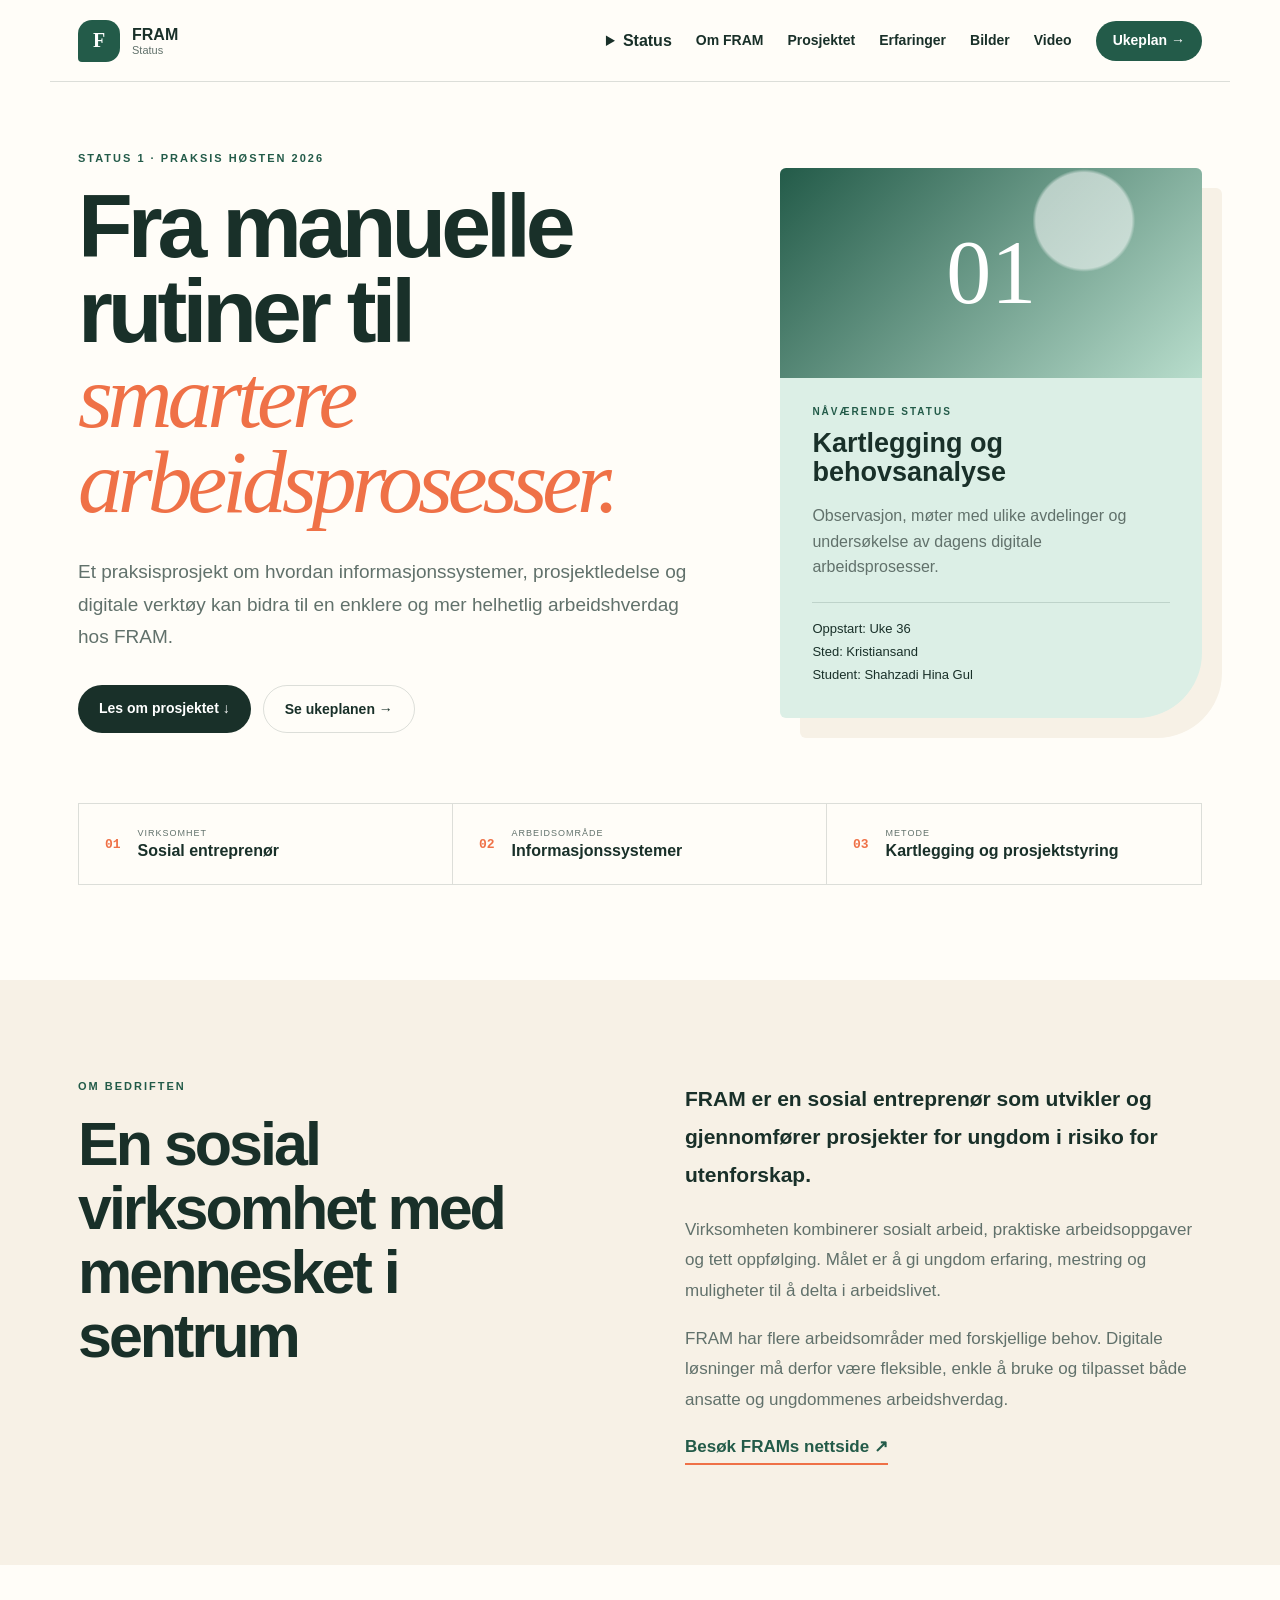
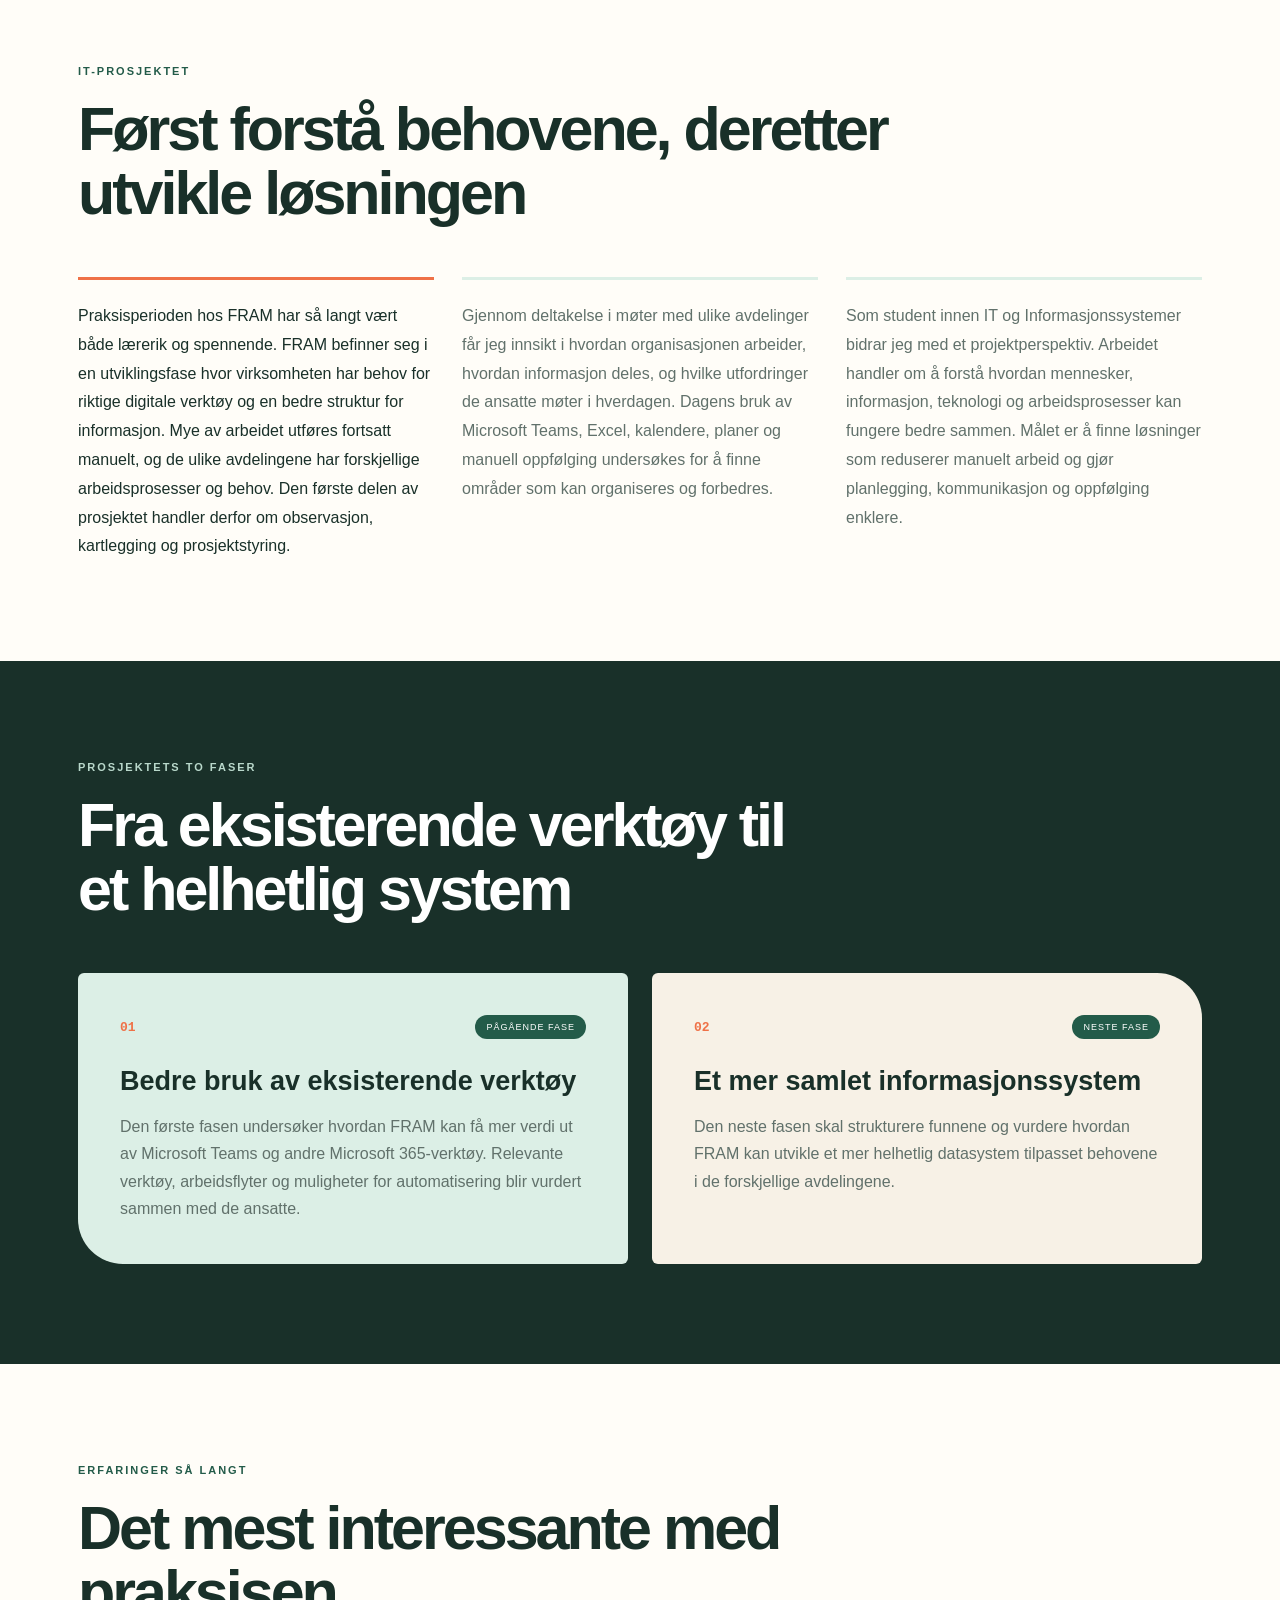
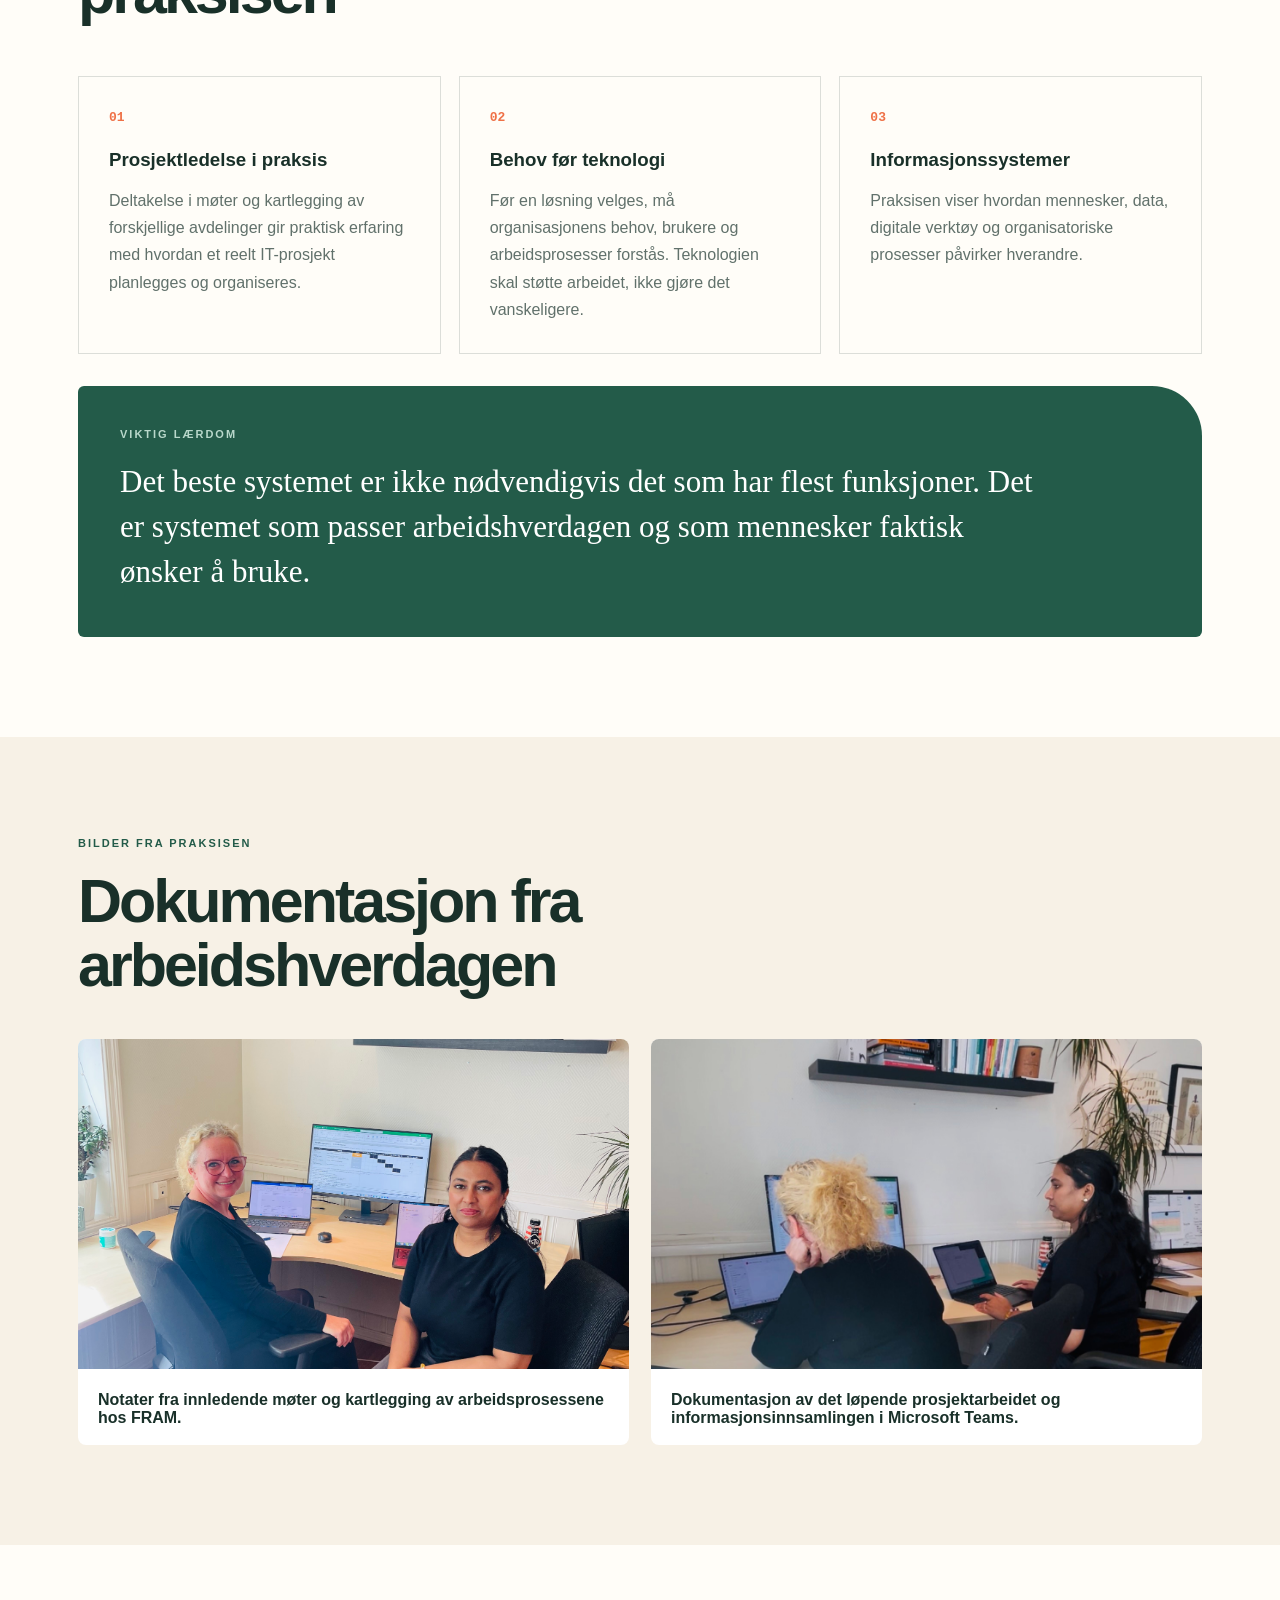
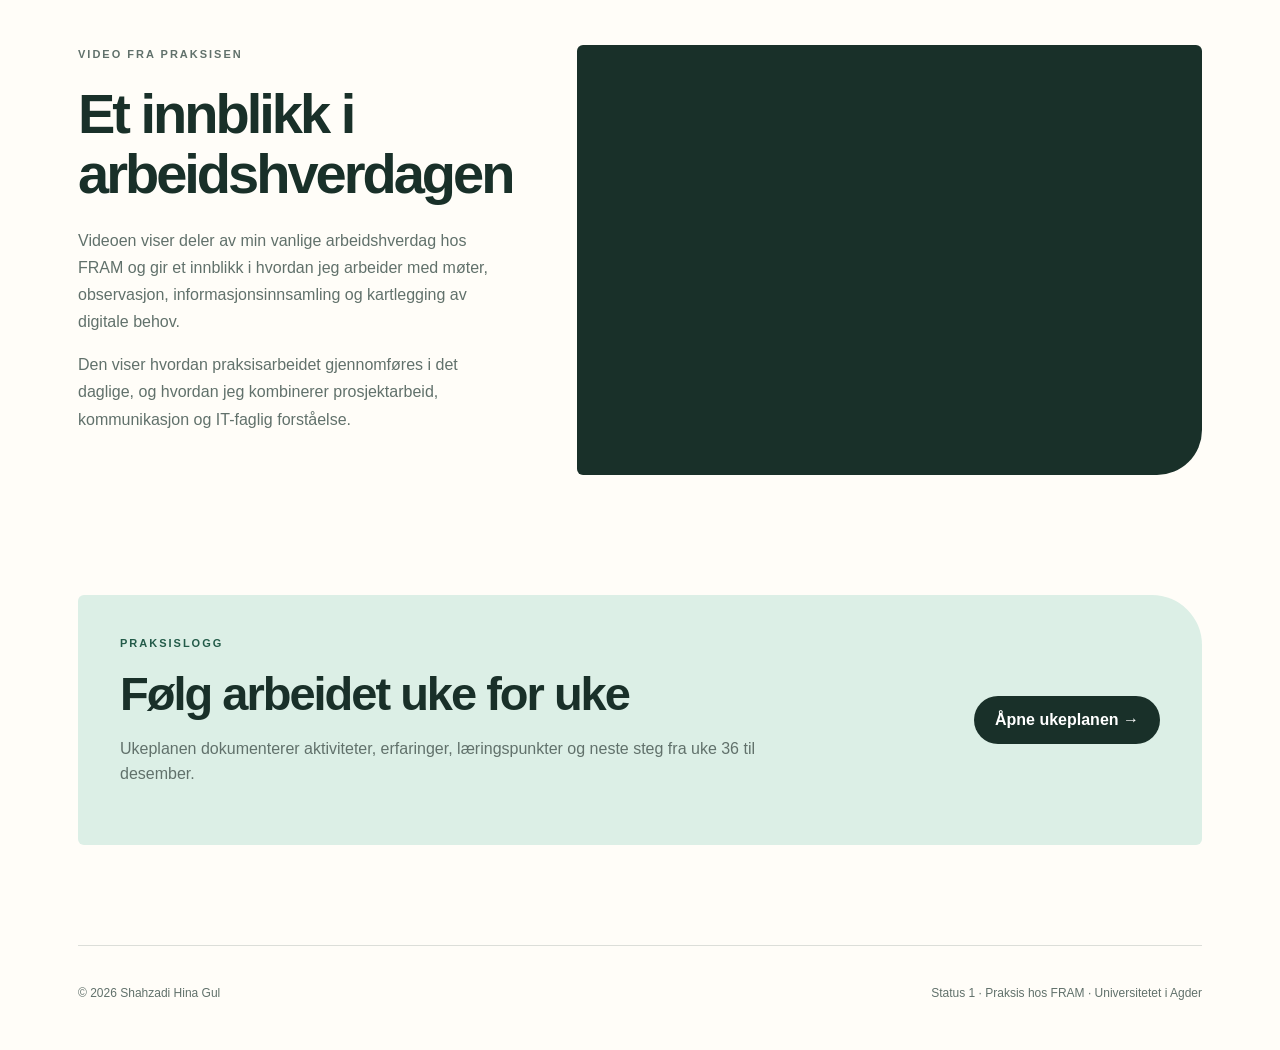
==== commit 278c173f: "Legg til Status 2 med praksislogg og sladdede skjermbilder" ====
--- a/index.html
+++ b/index.html
@@ -26,11 +26,12 @@
 
         <span class="brand-text">
             <strong>FRAM</strong>
-            <small>Status 1</small>
+            <small>Status</small>
         </span>
     </a>
 
-    <nav class="navigation" aria-label="Hovedmeny">
+    <nav class="navigation" aria-label="Hovedmeny"><details class="status-menu"><summary>Status</summary><div class="status-menu-items"><a href="index.html">Status 1</a><a href="status-2.html">Status 2</a></div></details>
+        
         <a href="#om-fram">Om FRAM</a>
         <a href="#prosjektet">Prosjektet</a>
         <a href="#erfaringer">Erfaringer</a>
--- a/style.css
+++ b/style.css
@@ -891,3 +891,6 @@
         padding: 30px 24px;
     }
 }
+
+/* Shared status navigation */
+.status-menu{position:relative;padding:0;border:0}.status-menu>summary{cursor:pointer;font:inherit;font-weight:600;list-style:revert;margin:0}.status-menu-items{position:absolute;top:calc(100% + 12px);left:0;z-index:30;min-width:150px;padding:12px;background:var(--paper);border:1px solid var(--line);border-radius:8px;box-shadow:0 8px 24px #19302918}.status-menu-items a{display:block;padding:12px;white-space:nowrap}.status-menu-items a:hover{background:var(--soft-green)}.week-card[id]{scroll-margin-top:30px}
